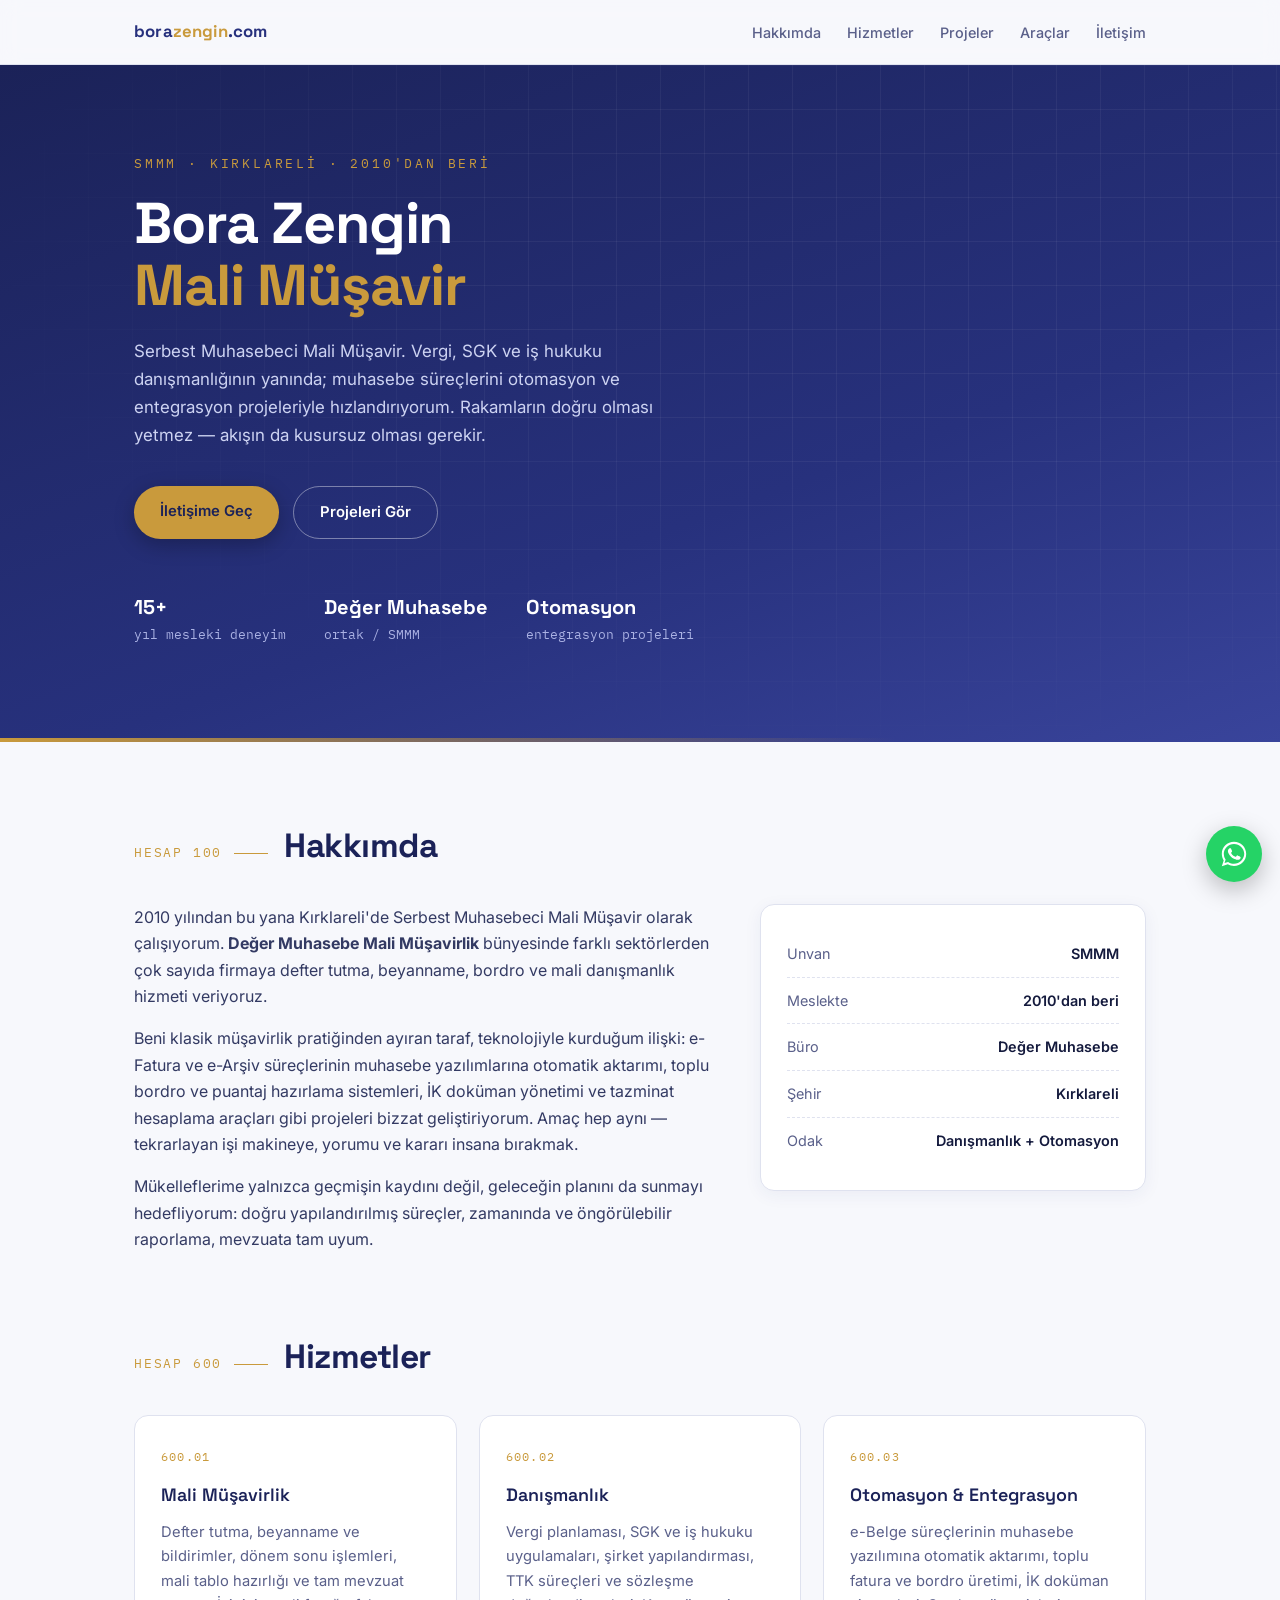
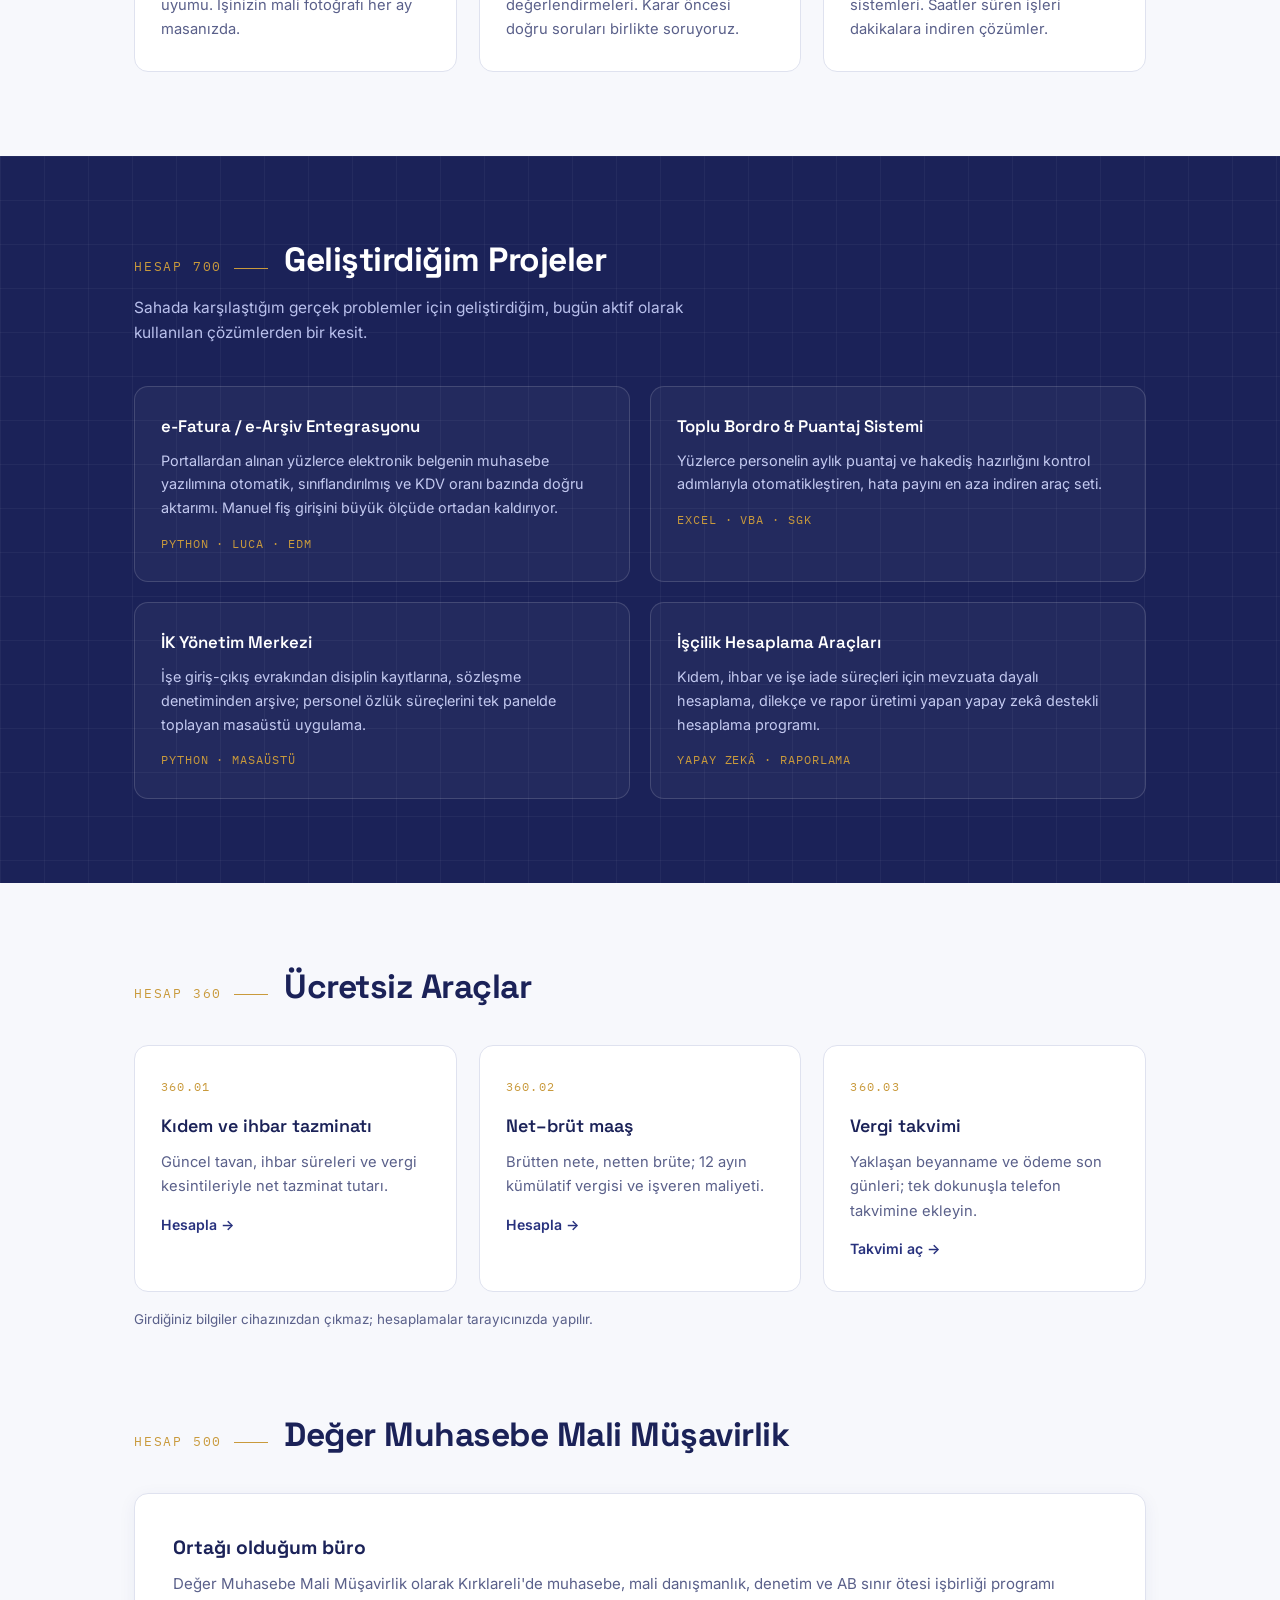
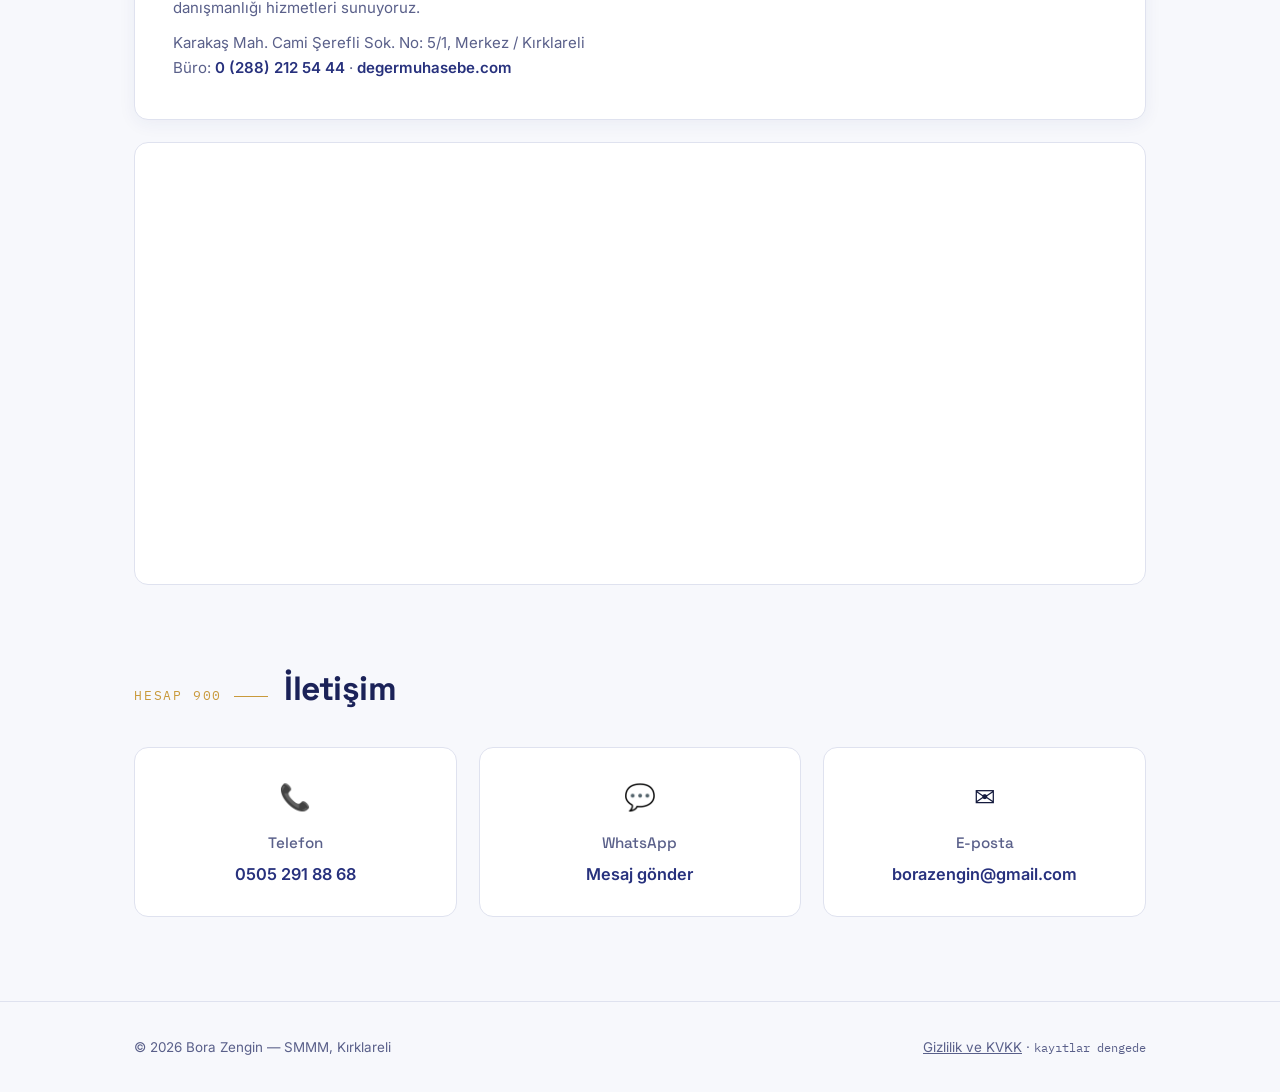
==== public/index.html @ 7e241792 "borazengin.com v2.0: araçlar, takvim, KVKK, SEO Co-Authored-By: Claude Opus 5.5 <noreply@anthropic.c" ====
<!DOCTYPE html>
<html lang="tr">
<head>
<meta charset="UTF-8">
<meta name="viewport" content="width=device-width, initial-scale=1.0">
<title>Bora Zengin — Serbest Muhasebeci Mali Müşavir | Kırklareli</title>
<meta name="description" content="Kırklareli mali müşavir Bora Zengin (SMMM): vergi, SGK ve bordro danışmanlığı, muhasebe otomasyonu. Ücretsiz kıdem tazminatı, net-brüt maaş hesaplama ve vergi takvimi araçları.">
<meta property="og:title" content="Bora Zengin — SMMM">
<script type="application/ld+json">{"@context": "https://schema.org", "@graph": [{"@type": "Person", "@id": "https://www.borazengin.com/#bora", "name": "Bora Zengin", "jobTitle": "Serbest Muhasebeci Mali Müşavir", "url": "https://www.borazengin.com/", "email": "mailto:borazengin@gmail.com", "telephone": "+90 505 291 88 68", "worksFor": {"@id": "https://www.borazengin.com/#buro"}, "knowsAbout": ["Mali müşavirlik", "Vergi danışmanlığı", "SGK ve bordro", "İş hukuku hesaplamaları", "Muhasebe otomasyonu"]}, {"@type": "AccountingService", "@id": "https://www.borazengin.com/#buro", "name": "Değer Muhasebe Mali Müşavirlik", "url": "https://www.degermuhasebe.com/", "image": "https://www.borazengin.com/og-image.png", "telephone": "+90 288 212 54 44", "address": {"@type": "PostalAddress", "streetAddress": "Karakaş Mah. Cami Şerefli Sok. No: 5/1", "addressLocality": "Merkez", "addressRegion": "Kırklareli", "addressCountry": "TR"}, "areaServed": {"@type": "City", "name": "Kırklareli"}, "employee": {"@id": "https://www.borazengin.com/#bora"}}]}</script>
<meta property="og:description" content="Mali müşavirlik, danışmanlık ve muhasebe otomasyonu. Kırklareli.">
<meta property="og:url" content="https://www.borazengin.com/">
<meta property="og:locale" content="tr_TR">
<link rel="icon" type="image/svg+xml" href="data:image/svg+xml,<svg xmlns='http://www.w3.org/2000/svg' viewBox='0 0 64 64'><rect width='64' height='64' rx='14' fill='%2327317d'/><text x='32' y='41' font-family='Arial,sans-serif' font-weight='700' font-size='28' fill='white' text-anchor='middle'>BZ</text><rect x='16' y='50' width='32' height='3' fill='%23c99a3c'/></svg>">
<link rel="apple-touch-icon" href="[data-uri]">
<meta name="theme-color" content="#1b2258">
<meta property="og:type" content="website">
<meta property="og:image" content="https://www.borazengin.com/og-image.png">
<meta property="og:image:width" content="1200">
<meta property="og:image:height" content="630">
<meta name="twitter:card" content="summary_large_image">
<link rel="canonical" href="https://www.borazengin.com/">
<link rel="preconnect" href="https://fonts.googleapis.com">
<link rel="preconnect" href="https://fonts.gstatic.com" crossorigin>
<link href="https://fonts.googleapis.com/css2?family=Space+Grotesk:wght@400;500;600;700&family=Inter:wght@400;500;600&family=IBM+Plex+Mono:wght@400;500&display=swap" rel="stylesheet">
<style>
  :root{
    --ink:#141a3d;
    --brand:#27317d;
    --brand-deep:#1b2258;
    --gold:#c99a3c;
    --gold-soft:#e9d9b4;
    --paper:#f7f8fc;
    --card:#ffffff;
    --line:#dfe2ef;
    --muted:#5a608a;
    --radius:14px;
  }
  *{margin:0;padding:0;box-sizing:border-box}
  html{scroll-behavior:smooth}
  body{
    font-family:'Inter',system-ui,sans-serif;
    background:var(--paper);
    color:var(--ink);
    line-height:1.65;
    -webkit-font-smoothing:antialiased;
  }
  ::selection{background:var(--gold-soft)}

  .wrap{max-width:1060px;margin:0 auto;padding:0 24px}

  /* ---------- NAV ---------- */
  nav{
    position:sticky;top:0;z-index:50;
    background:rgba(247,248,252,.88);
    backdrop-filter:blur(10px);
    border-bottom:1px solid var(--line);
  }
  .nav-inner{display:flex;align-items:center;justify-content:space-between;height:64px}
  .nav-brand{
    font-family:'Space Grotesk',sans-serif;font-weight:700;font-size:1.05rem;
    color:var(--brand);text-decoration:none;letter-spacing:.01em;
  }
  .nav-brand span{color:var(--gold)}
  .nav-links{display:flex;gap:26px;list-style:none}
  .nav-links a{
    text-decoration:none;color:var(--muted);font-size:.9rem;font-weight:500;
    transition:color .2s;
  }
  .nav-links a:hover,.nav-links a:focus-visible{color:var(--brand)}
  a:focus-visible{outline:2px solid var(--gold);outline-offset:3px;border-radius:4px}
  @media(max-width:640px){.nav-links{display:none}}

  /* ---------- HERO ---------- */
  header{
    position:relative;
    background:linear-gradient(160deg,var(--brand-deep) 0%,var(--brand) 62%,#39449b 100%);
    color:#fff;overflow:hidden;
  }
  /* defter (ledger) grid — imza detay */
  header::before{
    content:"";position:absolute;inset:0;
    background-image:
      linear-gradient(rgba(255,255,255,.05) 1px,transparent 1px),
      linear-gradient(90deg,rgba(255,255,255,.05) 1px,transparent 1px);
    background-size:44px 44px;
    mask-image:radial-gradient(ellipse at 70% 30%,black 30%,transparent 75%);
    -webkit-mask-image:radial-gradient(ellipse at 70% 30%,black 30%,transparent 75%);
  }
  header::after{
    content:"";position:absolute;left:0;right:0;bottom:0;height:4px;
    background:linear-gradient(90deg,var(--gold),transparent 70%);
  }
  .hero{position:relative;padding-top:88px;padding-bottom:96px}
  @media(max-width:640px){.hero{padding-top:56px;padding-bottom:64px}.hero-meta{gap:24px 32px}}
  .hero-code{
    font-family:'IBM Plex Mono',monospace;font-size:.8rem;letter-spacing:.22em;
    color:var(--gold);text-transform:uppercase;margin-bottom:18px;
  }
  .hero h1{
    font-family:'Space Grotesk',sans-serif;
    font-size:clamp(2.3rem,6vw,3.6rem);
    font-weight:700;line-height:1.08;letter-spacing:-.02em;
    max-width:16ch;
  }
  .hero h1 em{font-style:normal;color:var(--gold)}
  .hero p.lead{
    margin-top:22px;max-width:52ch;font-size:1.06rem;color:#cdd3f2;
  }
  .hero-cta{margin-top:36px;display:flex;gap:14px;flex-wrap:wrap}
  .btn{
    display:inline-block;padding:13px 26px;border-radius:999px;
    font-weight:600;font-size:.93rem;text-decoration:none;
    transition:transform .18s,box-shadow .18s;
  }
  .btn:hover{transform:translateY(-2px)}
  .btn-gold{background:var(--gold);color:var(--brand-deep);box-shadow:0 6px 20px rgba(0,0,0,.25)}
  .btn-ghost{border:1.5px solid rgba(255,255,255,.4);color:#fff}
  .btn-ghost:hover{border-color:var(--gold);color:var(--gold)}
  .hero-meta{
    margin-top:52px;display:flex;gap:38px;flex-wrap:wrap;
    font-family:'IBM Plex Mono',monospace;font-size:.82rem;color:#aab1e3;
  }
  .hero-meta b{display:block;color:#fff;font-size:1.25rem;font-family:'Space Grotesk',sans-serif;letter-spacing:0}

  /* ---------- SECTIONS ---------- */
  section{padding:84px 0}
  .sec-head{display:flex;align-items:baseline;gap:16px;margin-bottom:38px}
  @media(max-width:640px){.sec-head{flex-direction:column;gap:6px;margin-bottom:28px}}
  section,header{scroll-margin-top:72px}
  .sec-code{
    font-family:'IBM Plex Mono',monospace;font-size:.8rem;color:var(--gold);
    letter-spacing:.14em;white-space:nowrap;
  }
  .sec-code::after{content:"";display:inline-block;width:34px;height:1px;background:var(--gold);vertical-align:middle;margin-left:12px}
  h2{
    font-family:'Space Grotesk',sans-serif;font-size:clamp(1.5rem,3.4vw,2.1rem);
    font-weight:700;letter-spacing:-.015em;color:var(--brand-deep);line-height:1.2;
  }

  /* Hakkımda */
  .about-grid{display:grid;grid-template-columns:1.5fr 1fr;gap:48px;align-items:start}
  @media(max-width:760px){.about-grid{grid-template-columns:1fr}}
  .about-grid p+p{margin-top:16px}
  .about-grid p{color:#333a63}
  .fact-card{
    background:var(--card);border:1px solid var(--line);border-radius:var(--radius);
    padding:26px;box-shadow:0 4px 18px rgba(39,49,125,.06);
  }
  .fact-card ul{list-style:none}
  .fact-card li{
    display:flex;justify-content:space-between;gap:12px;
    padding:11px 0;border-bottom:1px dashed var(--line);
    font-size:.9rem;
  }
  .fact-card li:last-child{border-bottom:none}
  .fact-card li span:first-child{color:var(--muted)}
  .fact-card li span:last-child{font-weight:600;text-align:right}

  /* Hizmetler */
  .cards{display:grid;grid-template-columns:repeat(3,1fr);gap:22px}
  @media(max-width:860px){.cards{grid-template-columns:1fr}}
  .card{
    background:var(--card);border:1px solid var(--line);border-radius:var(--radius);
    padding:30px 26px;position:relative;overflow:hidden;
    transition:transform .2s,box-shadow .2s;
  }
  .card:hover{transform:translateY(-4px);box-shadow:0 12px 30px rgba(39,49,125,.12)}
  .card .acct{
    font-family:'IBM Plex Mono',monospace;font-size:.78rem;color:var(--gold);
    letter-spacing:.1em;margin-bottom:14px;
  }
  .card h3{
    font-family:'Space Grotesk',sans-serif;font-size:1.12rem;font-weight:600;
    color:var(--brand-deep);margin-bottom:10px;
  }
  .card p{font-size:.92rem;color:var(--muted)}

  /* Projeler */
  .proj{background:var(--brand-deep);color:#fff;position:relative;overflow:hidden}
  .proj::before{
    content:"";position:absolute;inset:0;
    background-image:
      linear-gradient(rgba(255,255,255,.04) 1px,transparent 1px),
      linear-gradient(90deg,rgba(255,255,255,.04) 1px,transparent 1px);
    background-size:44px 44px;
  }
  .proj .wrap{position:relative}
  .proj h2{color:#fff}
  .proj .sec-sub{color:#b9c0ec;max-width:60ch;margin-top:-24px;margin-bottom:40px;font-size:.97rem}
  .proj-list{display:grid;grid-template-columns:repeat(2,1fr);gap:20px}
  @media(max-width:760px){.proj-list{grid-template-columns:1fr}}
  .proj-item{
    border:1px solid rgba(255,255,255,.14);border-radius:var(--radius);
    padding:26px;background:rgba(255,255,255,.04);
    transition:border-color .2s,background .2s;
  }
  .proj-item:hover{border-color:var(--gold);background:rgba(255,255,255,.07)}
  .proj-item h3{
    font-family:'Space Grotesk',sans-serif;font-size:1.05rem;font-weight:600;margin-bottom:8px;
  }
  .proj-item p{font-size:.9rem;color:#c3c9f0}
  .proj-item .tag{
    display:inline-block;margin-top:14px;
    font-family:'IBM Plex Mono',monospace;font-size:.72rem;color:var(--gold);
    letter-spacing:.08em;
  }

  /* Değer Muhasebe */
  .office{
    display:grid;grid-template-columns:auto 1fr;gap:36px;align-items:center;
    background:var(--card);border:1px solid var(--line);border-radius:var(--radius);
    padding:38px;box-shadow:0 4px 18px rgba(39,49,125,.06);
  }
  @media(max-width:680px){.office{grid-template-columns:1fr;text-align:center}}
  .office img{max-width:190px;height:auto;display:block;margin:0 auto}
  .office h3{font-family:'Space Grotesk',sans-serif;color:var(--brand-deep);font-size:1.2rem;margin-bottom:8px}
  .office p{font-size:.94rem;color:var(--muted)}
  .office a{color:var(--brand);font-weight:600;text-decoration:none}
  .office a:hover{color:var(--gold)}

  /* İletişim */
  .contact-grid{display:grid;grid-template-columns:repeat(3,1fr);gap:22px}
  @media(max-width:860px){.contact-grid{grid-template-columns:1fr}}
  .contact-card{
    background:var(--card);border:1px solid var(--line);border-radius:var(--radius);
    padding:28px;text-align:center;
    transition:transform .2s,box-shadow .2s;
  }
  .contact-card:hover{transform:translateY(-4px);box-shadow:0 12px 30px rgba(39,49,125,.12)}
  .contact-card .ic{font-size:1.6rem;margin-bottom:12px}
  .contact-card h3{font-family:'Space Grotesk',sans-serif;font-size:.95rem;color:var(--muted);font-weight:500;margin-bottom:6px}
  .contact-card a{
    font-weight:600;color:var(--brand);text-decoration:none;font-size:1.02rem;word-break:break-word;
  }
  .contact-card a:hover{color:var(--gold)}



  /* araçlar */
  #araclar{padding-bottom:0}
  .tool-card{text-decoration:none;color:inherit;display:block}
  .tool-card .go{display:inline-block;margin-top:14px;font-weight:600;font-size:.88rem;color:var(--brand)}
  .tool-card:hover .go{color:var(--gold)}
  .tools-note{margin-top:16px;font-size:.84rem;color:var(--muted)}
  /* sabit WhatsApp butonu */
  .wa-float{
    position:fixed;right:18px;bottom:18px;z-index:60;
    width:56px;height:56px;border-radius:50%;
    background:#25d366;display:flex;align-items:center;justify-content:center;
    box-shadow:0 8px 24px rgba(0,0,0,.25);transition:transform .2s;
  }
  .wa-float:hover{transform:scale(1.07)}
  .wa-float svg{width:30px;height:30px;fill:#fff}
  /* harita */
  .map{
    margin-top:22px;border-radius:var(--radius);overflow:hidden;
    border:1px solid var(--line);aspect-ratio:16/7;background:var(--card);
  }
  .map iframe{width:100%;height:100%;border:0;display:block}
  @media(max-width:640px){.map{aspect-ratio:4/3}}

  footer{
    border-top:1px solid var(--line);padding:34px 0;
    font-size:.84rem;color:var(--muted);
  }
  .foot{display:flex;justify-content:space-between;gap:16px;flex-wrap:wrap}
  .foot .mono{font-family:'IBM Plex Mono',monospace;font-size:.76rem}

  /* reveal animasyonu */
  .rv{opacity:0;transform:translateY(18px);transition:opacity .6s ease,transform .6s ease}
  .rv.in{opacity:1;transform:none}
  @media(prefers-reduced-motion:reduce){
    html{scroll-behavior:auto}
    .rv{opacity:1;transform:none;transition:none}
    .btn,.card,.contact-card{transition:none}
  }
</style>
</head>
<body>

<nav>
  <div class="wrap nav-inner">
    <a class="nav-brand" href="#top">bora<span>zengin</span>.com</a>
    <ul class="nav-links">
      <li><a href="#hakkimda">Hakkımda</a></li>
      <li><a href="#hizmetler">Hizmetler</a></li>
      <li><a href="#projeler">Projeler</a></li>
      <li><a href="#araclar">Araçlar</a></li>
      <li><a href="#iletisim">İletişim</a></li>
    </ul>
  </div>
</nav>

<header id="top">
  <div class="wrap hero">
    <div class="hero-code">SMMM · Kırklareli · 2010'dan beri</div>
    <h1>Bora Zengin<br><em>Mali Müşavir</em></h1>
    <p class="lead">Serbest Muhasebeci Mali Müşavir. Vergi, SGK ve iş hukuku danışmanlığının yanında; muhasebe süreçlerini otomasyon ve entegrasyon projeleriyle hızlandırıyorum. Rakamların doğru olması yetmez — akışın da kusursuz olması gerekir.</p>
    <div class="hero-cta">
      <a class="btn btn-gold" href="#iletisim">İletişime Geç</a>
      <a class="btn btn-ghost" href="#projeler">Projeleri Gör</a>
    </div>
    <div class="hero-meta">
      <div><b>15+</b>yıl mesleki deneyim</div>
      <div><b>Değer Muhasebe</b>ortak / SMMM</div>
      <div><b>Otomasyon</b>entegrasyon projeleri</div>
    </div>
  </div>
</header>

<main>

<section id="hakkimda">
  <div class="wrap">
    <div class="sec-head rv"><span class="sec-code">HESAP 100</span><h2>Hakkımda</h2></div>
    <div class="about-grid">
      <div class="rv">
        <p>2010 yılından bu yana Kırklareli'de Serbest Muhasebeci Mali Müşavir olarak çalışıyorum. <strong>Değer Muhasebe Mali Müşavirlik</strong> bünyesinde farklı sektörlerden çok sayıda firmaya defter tutma, beyanname, bordro ve mali danışmanlık hizmeti veriyoruz.</p>
        <p>Beni klasik müşavirlik pratiğinden ayıran taraf, teknolojiyle kurduğum ilişki: e-Fatura ve e-Arşiv süreçlerinin muhasebe yazılımlarına otomatik aktarımı, toplu bordro ve puantaj hazırlama sistemleri, İK doküman yönetimi ve tazminat hesaplama araçları gibi projeleri bizzat geliştiriyorum. Amaç hep aynı — tekrarlayan işi makineye, yorumu ve kararı insana bırakmak.</p>
        <p>Mükelleflerime yalnızca geçmişin kaydını değil, geleceğin planını da sunmayı hedefliyorum: doğru yapılandırılmış süreçler, zamanında ve öngörülebilir raporlama, mevzuata tam uyum.</p>
      </div>
      <aside class="fact-card rv">
        <ul>
          <li><span>Unvan</span><span>SMMM</span></li>
          <li><span>Meslekte</span><span>2010'dan beri</span></li>
          <li><span>Büro</span><span>Değer Muhasebe</span></li>
          <li><span>Şehir</span><span>Kırklareli</span></li>
          <li><span>Odak</span><span>Danışmanlık + Otomasyon</span></li>
        </ul>
      </aside>
    </div>
  </div>
</section>

<section id="hizmetler" style="padding-top:0">
  <div class="wrap">
    <div class="sec-head rv"><span class="sec-code">HESAP 600</span><h2>Hizmetler</h2></div>
    <div class="cards">
      <div class="card rv">
        <div class="acct">600.01</div>
        <h3>Mali Müşavirlik</h3>
        <p>Defter tutma, beyanname ve bildirimler, dönem sonu işlemleri, mali tablo hazırlığı ve tam mevzuat uyumu. İşinizin mali fotoğrafı her ay masanızda.</p>
      </div>
      <div class="card rv">
        <div class="acct">600.02</div>
        <h3>Danışmanlık</h3>
        <p>Vergi planlaması, SGK ve iş hukuku uygulamaları, şirket yapılandırması, TTK süreçleri ve sözleşme değerlendirmeleri. Karar öncesi doğru soruları birlikte soruyoruz.</p>
      </div>
      <div class="card rv">
        <div class="acct">600.03</div>
        <h3>Otomasyon &amp; Entegrasyon</h3>
        <p>e-Belge süreçlerinin muhasebe yazılımına otomatik aktarımı, toplu fatura ve bordro üretimi, İK doküman sistemleri. Saatler süren işleri dakikalara indiren çözümler.</p>
      </div>
    </div>
  </div>
</section>

<section id="projeler" class="proj">
  <div class="wrap">
    <div class="sec-head rv"><span class="sec-code" style="color:var(--gold)">HESAP 700</span><h2>Geliştirdiğim Projeler</h2></div>
    <p class="sec-sub rv">Sahada karşılaştığım gerçek problemler için geliştirdiğim, bugün aktif olarak kullanılan çözümlerden bir kesit.</p>
    <div class="proj-list">
      <div class="proj-item rv">
        <h3>e-Fatura / e-Arşiv Entegrasyonu</h3>
        <p>Portallardan alınan yüzlerce elektronik belgenin muhasebe yazılımına otomatik, sınıflandırılmış ve KDV oranı bazında doğru aktarımı. Manuel fiş girişini büyük ölçüde ortadan kaldırıyor.</p>
        <span class="tag">PYTHON · LUCA · EDM</span>
      </div>
      <div class="proj-item rv">
        <h3>Toplu Bordro &amp; Puantaj Sistemi</h3>
        <p>Yüzlerce personelin aylık puantaj ve hakediş hazırlığını kontrol adımlarıyla otomatikleştiren, hata payını en aza indiren araç seti.</p>
        <span class="tag">EXCEL · VBA · SGK</span>
      </div>
      <div class="proj-item rv">
        <h3>İK Yönetim Merkezi</h3>
        <p>İşe giriş-çıkış evrakından disiplin kayıtlarına, sözleşme denetiminden arşive; personel özlük süreçlerini tek panelde toplayan masaüstü uygulama.</p>
        <span class="tag">PYTHON · MASAÜSTÜ</span>
      </div>
      <div class="proj-item rv">
        <h3>İşçilik Hesaplama Araçları</h3>
        <p>Kıdem, ihbar ve işe iade süreçleri için mevzuata dayalı hesaplama, dilekçe ve rapor üretimi yapan yapay zekâ destekli hesaplama programı.</p>
        <span class="tag">YAPAY ZEKÂ · RAPORLAMA</span>
      </div>
    </div>
  </div>
</section>

<section id="araclar">
  <div class="wrap">
    <div class="sec-head rv"><span class="sec-code">HESAP 360</span><h2>Ücretsiz Araçlar</h2></div>
    <div class="cards tools">
      <a class="card tool-card rv" href="kidem-ihbar-tazminati.html">
        <div class="acct">360.01</div>
        <h3>Kıdem ve ihbar tazminatı</h3>
        <p>Güncel tavan, ihbar süreleri ve vergi kesintileriyle net tazminat tutarı.</p>
        <span class="go">Hesapla →</span>
      </a>
      <a class="card tool-card rv" href="net-brut-maas.html">
        <div class="acct">360.02</div>
        <h3>Net–brüt maaş</h3>
        <p>Brütten nete, netten brüte; 12 ayın kümülatif vergisi ve işveren maliyeti.</p>
        <span class="go">Hesapla →</span>
      </a>
      <a class="card tool-card rv" href="vergi-takvimi.html">
        <div class="acct">360.03</div>
        <h3>Vergi takvimi</h3>
        <p>Yaklaşan beyanname ve ödeme son günleri; tek dokunuşla telefon takvimine ekleyin.</p>
        <span class="go">Takvimi aç →</span>
      </a>
    </div>
    <p class="tools-note rv">Girdiğiniz bilgiler cihazınızdan çıkmaz; hesaplamalar tarayıcınızda yapılır.</p>
  </div>
</section>

<section id="buro">
  <div class="wrap">
    <div class="sec-head rv"><span class="sec-code">HESAP 500</span><h2>Değer Muhasebe Mali Müşavirlik</h2></div>
    <div class="office rv">
      <img src="https://www.degermuhasebe.com/upload/logo.png" alt="Değer Muhasebe Mali Müşavirlik logosu" onerror="this.style.display='none'">
      <div>
        <h3>Ortağı olduğum büro</h3>
        <p>Değer Muhasebe Mali Müşavirlik olarak Kırklareli'de muhasebe, mali danışmanlık, denetim ve AB sınır ötesi işbirliği programı danışmanlığı hizmetleri sunuyoruz.</p>
        <p style="margin-top:10px">Karakaş Mah. Cami Şerefli Sok. No: 5/1, Merkez / Kırklareli<br>
        Büro: <a href="tel:+902882125444">0 (288) 212 54 44</a> · <a href="https://www.degermuhasebe.com" target="_blank" rel="noopener">degermuhasebe.com</a></p>
      </div>
    </div>
    <div class="map rv">
      <iframe title="Değer Muhasebe ofis konumu" loading="lazy" referrerpolicy="no-referrer-when-downgrade"
        src="https://www.google.com/maps?q=Karaka%C5%9F+Mahallesi+Cami+%C5%9Eerefli+Sokak+5%2F1+K%C4%B1rklareli&output=embed"></iframe>
    </div>
  </div>
</section>

<section id="iletisim" style="padding-top:0">
  <div class="wrap">
    <div class="sec-head rv"><span class="sec-code">HESAP 900</span><h2>İletişim</h2></div>
    <div class="contact-grid">
      <div class="contact-card rv">
        <div class="ic">📞</div>
        <h3>Telefon</h3>
        <a href="tel:+905052918868">0505 291 88 68</a>
      </div>
      <div class="contact-card rv">
        <div class="ic">💬</div>
        <h3>WhatsApp</h3>
        <a href="https://wa.me/905052918868" target="_blank" rel="noopener">Mesaj gönder</a>
      </div>
      <div class="contact-card rv">
        <div class="ic">✉️</div>
        <h3>E-posta</h3>
        <a href="mailto:borazengin@gmail.com">borazengin@gmail.com</a>
      </div>
    </div>
  </div>
</section>

</main>

<footer>
  <div class="wrap foot">
    <div>© <span id="yil"></span> Bora Zengin — SMMM, Kırklareli</div>
    <div><a href="gizlilik.html" style="color:inherit">Gizlilik ve KVKK</a> · <span class="mono">kayıtlar dengede</span></div>
  </div>
</footer>

<script>
  document.getElementById('yil').textContent = new Date().getFullYear();
  // scroll reveal
  const io = new IntersectionObserver(es => {
    es.forEach(e => { if(e.isIntersecting){ e.target.classList.add('in'); io.unobserve(e.target);} });
  }, {threshold:.12});
  document.querySelectorAll('.rv').forEach(el => io.observe(el));
</script>


<a class="wa-float" href="https://wa.me/905052918868" target="_blank" rel="noopener" aria-label="WhatsApp ile yazın">
  <svg viewBox="0 0 32 32" aria-hidden="true"><path d="M16 3C8.8 3 3 8.7 3 15.8c0 2.5.7 4.9 2 7L3 29l6.4-2c2 1.1 4.3 1.7 6.6 1.7 7.2 0 13-5.7 13-12.8S23.2 3 16 3zm0 23.4c-2.1 0-4.1-.6-5.9-1.7l-.4-.3-3.8 1.2 1.2-3.7-.3-.4a10.4 10.4 0 0 1-1.7-5.7C5.1 10 10 5.2 16 5.2s10.9 4.8 10.9 10.6S22 26.4 16 26.4zm6-7.9c-.3-.2-1.9-.9-2.2-1-.3-.1-.5-.2-.7.2l-1 1.2c-.2.2-.4.2-.7.1-.3-.2-1.4-.5-2.6-1.6-1-.9-1.6-1.9-1.8-2.2-.2-.3 0-.5.1-.7l.5-.6.3-.5c.1-.2 0-.4 0-.6l-1-2.4c-.3-.6-.5-.5-.7-.5h-.6c-.2 0-.6.1-.9.4-.3.3-1.2 1.1-1.2 2.7s1.2 3.2 1.4 3.4c.2.2 2.4 3.6 5.7 5 .8.3 1.4.5 1.9.7.8.2 1.5.2 2.1.1.6-.1 1.9-.8 2.2-1.5.3-.7.3-1.4.2-1.5-.1-.2-.3-.2-.6-.4z"/></svg>
</a>
</body>
</html>
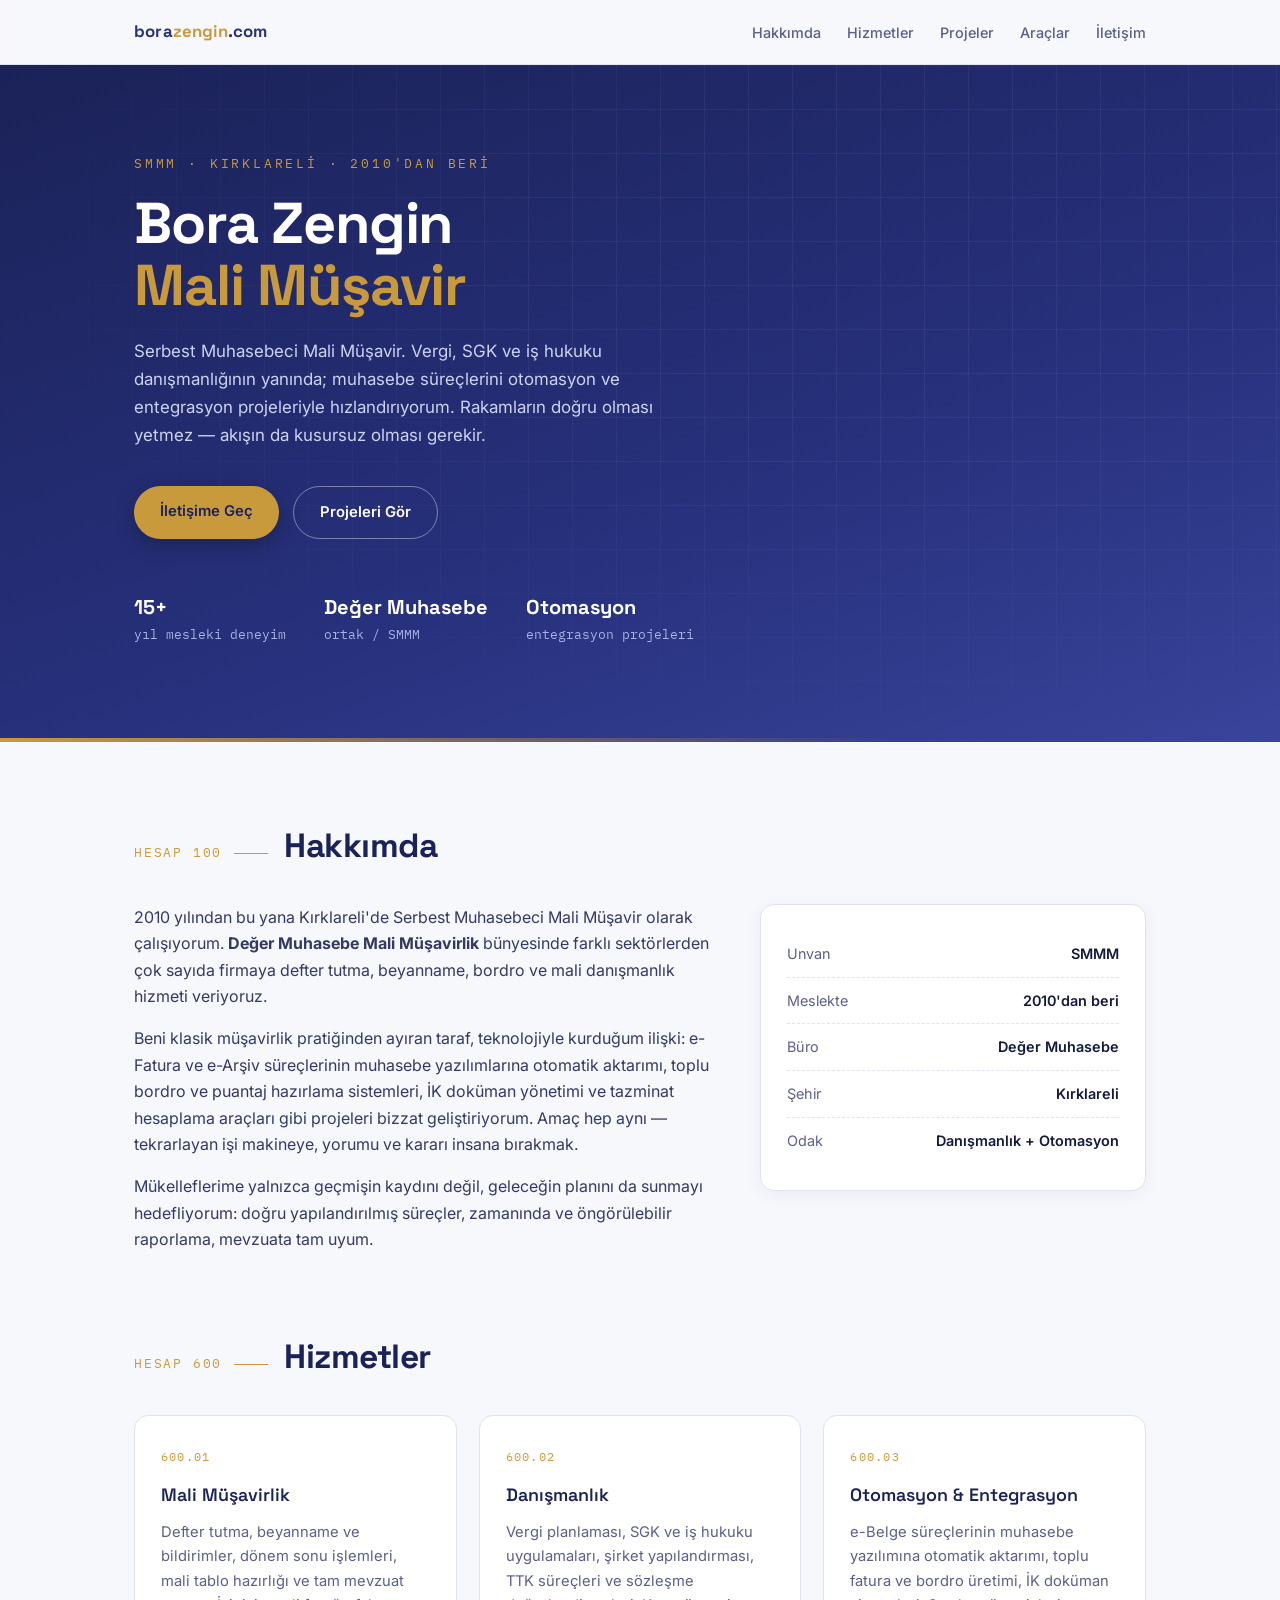
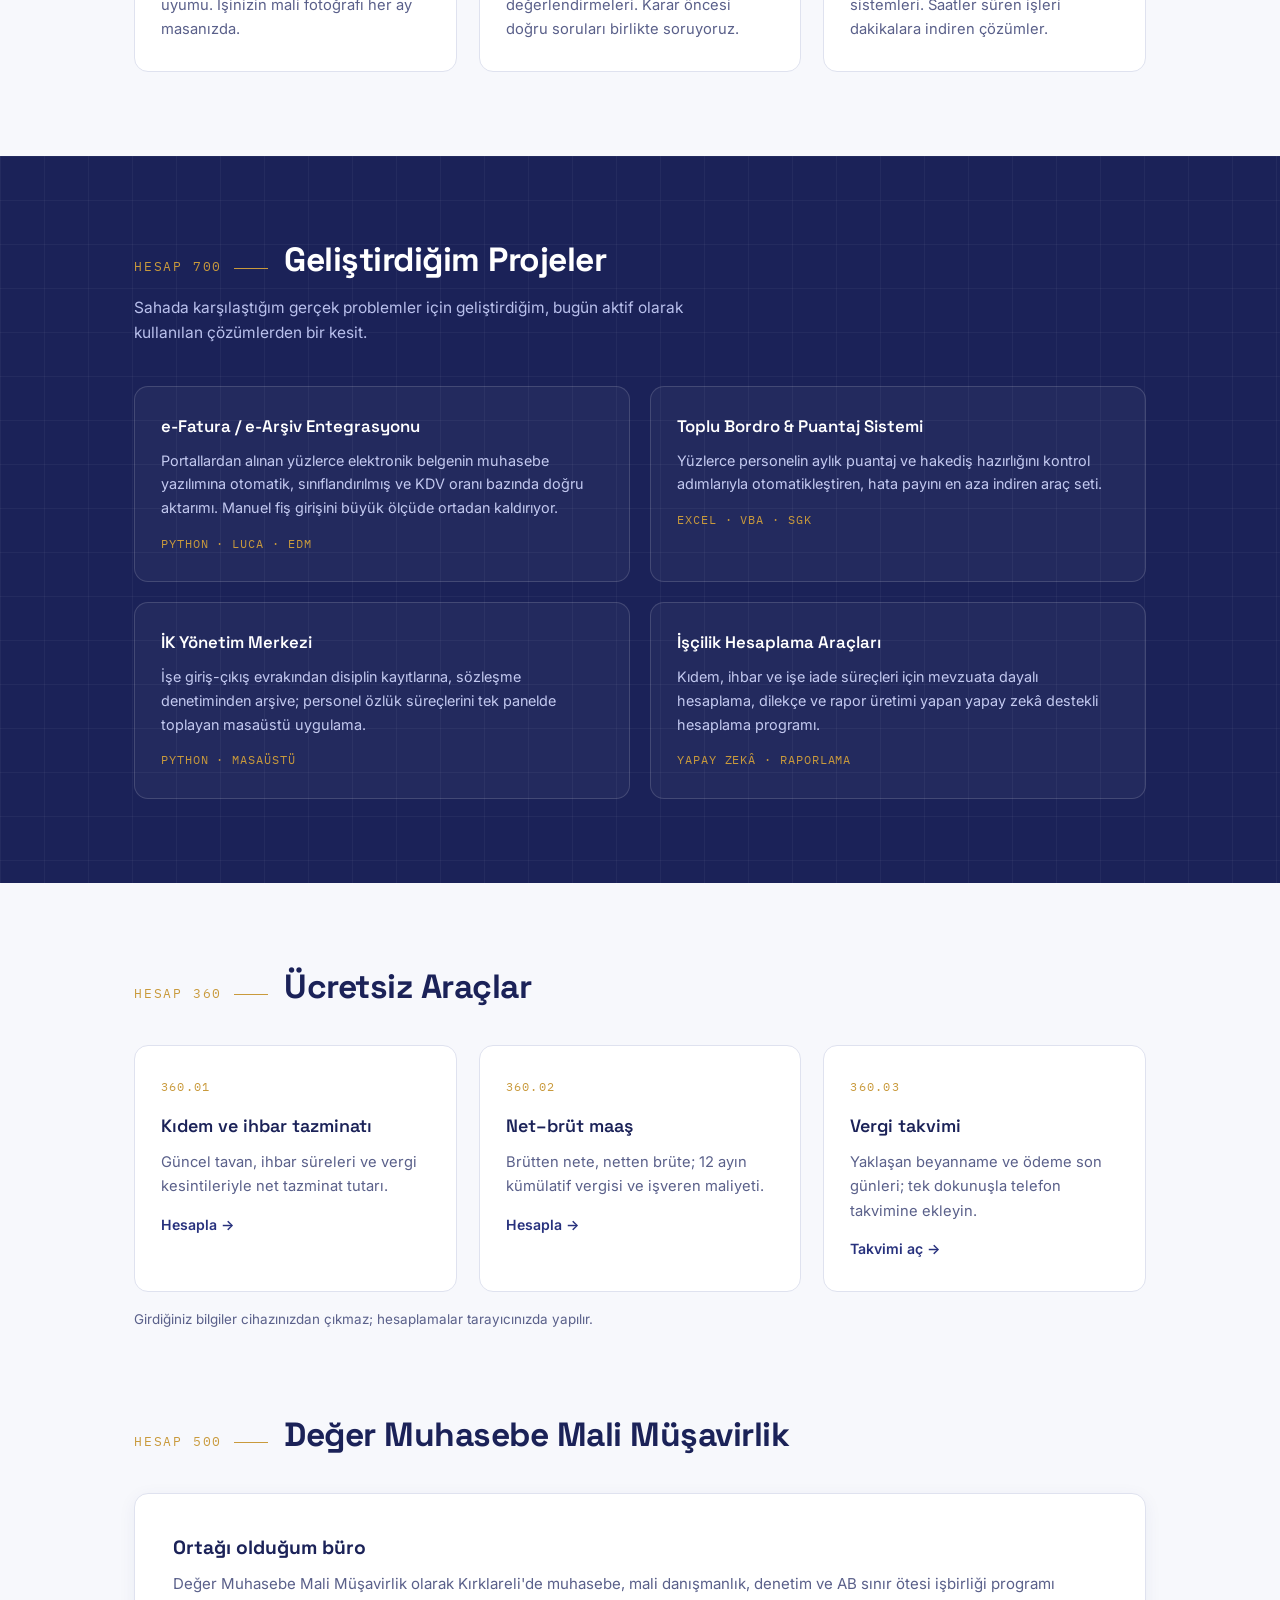
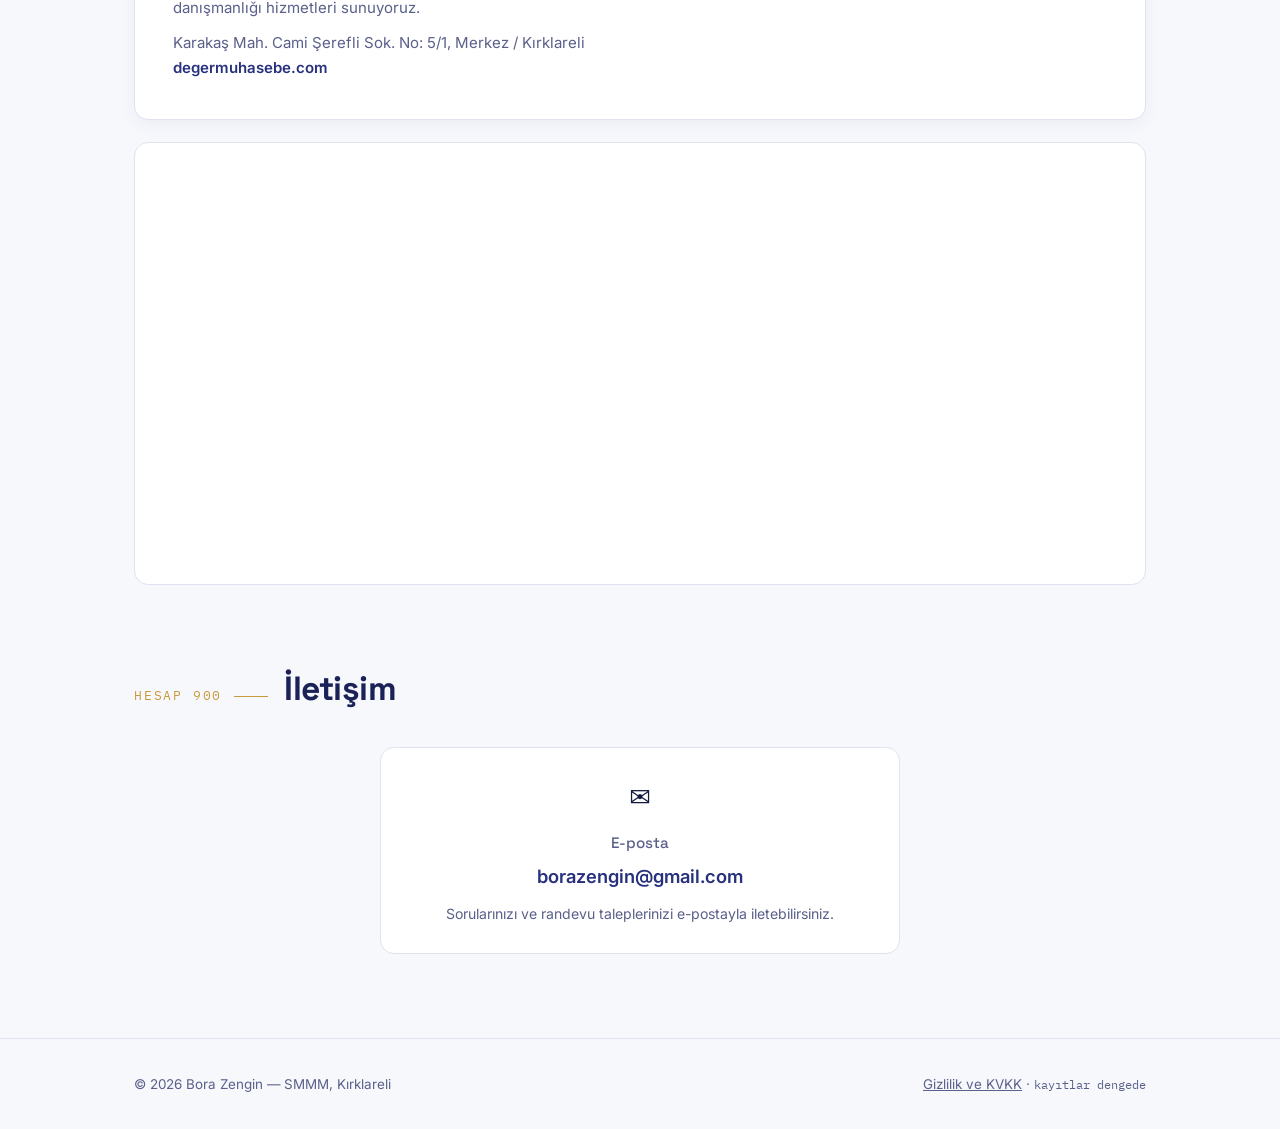
==== commit 4a660a40: "Telefon ve WhatsApp bağlantılarını kaldır, iletişim yalnız e-posta - Ana sayfa: telefon/WhatsApp kar" ====
--- a/public/index.html
+++ b/public/index.html
@@ -6,7 +6,7 @@
 <title>Bora Zengin — Serbest Muhasebeci Mali Müşavir | Kırklareli</title>
 <meta name="description" content="Kırklareli mali müşavir Bora Zengin (SMMM): vergi, SGK ve bordro danışmanlığı, muhasebe otomasyonu. Ücretsiz kıdem tazminatı, net-brüt maaş hesaplama ve vergi takvimi araçları.">
 <meta property="og:title" content="Bora Zengin — SMMM">
-<script type="application/ld+json">{"@context": "https://schema.org", "@graph": [{"@type": "Person", "@id": "https://www.borazengin.com/#bora", "name": "Bora Zengin", "jobTitle": "Serbest Muhasebeci Mali Müşavir", "url": "https://www.borazengin.com/", "email": "mailto:borazengin@gmail.com", "telephone": "+90 505 291 88 68", "worksFor": {"@id": "https://www.borazengin.com/#buro"}, "knowsAbout": ["Mali müşavirlik", "Vergi danışmanlığı", "SGK ve bordro", "İş hukuku hesaplamaları", "Muhasebe otomasyonu"]}, {"@type": "AccountingService", "@id": "https://www.borazengin.com/#buro", "name": "Değer Muhasebe Mali Müşavirlik", "url": "https://www.degermuhasebe.com/", "image": "https://www.borazengin.com/og-image.png", "telephone": "+90 288 212 54 44", "address": {"@type": "PostalAddress", "streetAddress": "Karakaş Mah. Cami Şerefli Sok. No: 5/1", "addressLocality": "Merkez", "addressRegion": "Kırklareli", "addressCountry": "TR"}, "areaServed": {"@type": "City", "name": "Kırklareli"}, "employee": {"@id": "https://www.borazengin.com/#bora"}}]}</script>
+<script type="application/ld+json">{"@context": "https://schema.org", "@graph": [{"@type": "Person", "@id": "https://www.borazengin.com/#bora", "name": "Bora Zengin", "jobTitle": "Serbest Muhasebeci Mali Müşavir", "url": "https://www.borazengin.com/", "email": "mailto:borazengin@gmail.com", "worksFor": {"@id": "https://www.borazengin.com/#buro"}, "knowsAbout": ["Mali müşavirlik", "Vergi danışmanlığı", "SGK ve bordro", "İş hukuku hesaplamaları", "Muhasebe otomasyonu"]}, {"@type": "AccountingService", "@id": "https://www.borazengin.com/#buro", "name": "Değer Muhasebe Mali Müşavirlik", "url": "https://www.degermuhasebe.com/", "image": "https://www.borazengin.com/og-image.png", "address": {"@type": "PostalAddress", "streetAddress": "Karakaş Mah. Cami Şerefli Sok. No: 5/1", "addressLocality": "Merkez", "addressRegion": "Kırklareli", "addressCountry": "TR"}, "areaServed": {"@type": "City", "name": "Kırklareli"}, "employee": {"@id": "https://www.borazengin.com/#bora"}}]}</script>
 <meta property="og:description" content="Mali müşavirlik, danışmanlık ve muhasebe otomasyonu. Kırklareli.">
 <meta property="og:url" content="https://www.borazengin.com/">
 <meta property="og:locale" content="tr_TR">
@@ -219,8 +219,11 @@
   .office a:hover{color:var(--gold)}
 
   /* İletişim */
-  .contact-grid{display:grid;grid-template-columns:repeat(3,1fr);gap:22px}
-  @media(max-width:860px){.contact-grid{grid-template-columns:1fr}}
+  .contact-grid{display:grid;grid-template-columns:minmax(0,520px);justify-content:center}
+  a.contact-card{display:block;text-decoration:none;color:inherit}
+  .contact-card .mail{font-weight:600;color:var(--brand);font-size:1.15rem;word-break:break-word}
+  a.contact-card:hover .mail{color:var(--gold)}
+  .contact-note{margin-top:10px;font-size:.88rem;color:var(--muted)}
   .contact-card{
     background:var(--card);border:1px solid var(--line);border-radius:var(--radius);
     padding:28px;text-align:center;
@@ -242,15 +245,6 @@
   .tool-card .go{display:inline-block;margin-top:14px;font-weight:600;font-size:.88rem;color:var(--brand)}
   .tool-card:hover .go{color:var(--gold)}
   .tools-note{margin-top:16px;font-size:.84rem;color:var(--muted)}
-  /* sabit WhatsApp butonu */
-  .wa-float{
-    position:fixed;right:18px;bottom:18px;z-index:60;
-    width:56px;height:56px;border-radius:50%;
-    background:#25d366;display:flex;align-items:center;justify-content:center;
-    box-shadow:0 8px 24px rgba(0,0,0,.25);transition:transform .2s;
-  }
-  .wa-float:hover{transform:scale(1.07)}
-  .wa-float svg{width:30px;height:30px;fill:#fff}
   /* harita */
   .map{
     margin-top:22px;border-radius:var(--radius);overflow:hidden;
@@ -420,7 +414,7 @@
         <h3>Ortağı olduğum büro</h3>
         <p>Değer Muhasebe Mali Müşavirlik olarak Kırklareli'de muhasebe, mali danışmanlık, denetim ve AB sınır ötesi işbirliği programı danışmanlığı hizmetleri sunuyoruz.</p>
         <p style="margin-top:10px">Karakaş Mah. Cami Şerefli Sok. No: 5/1, Merkez / Kırklareli<br>
-        Büro: <a href="tel:+902882125444">0 (288) 212 54 44</a> · <a href="https://www.degermuhasebe.com" target="_blank" rel="noopener">degermuhasebe.com</a></p>
+        <a href="https://www.degermuhasebe.com" target="_blank" rel="noopener">degermuhasebe.com</a></p>
       </div>
     </div>
     <div class="map rv">
@@ -434,21 +428,12 @@
   <div class="wrap">
     <div class="sec-head rv"><span class="sec-code">HESAP 900</span><h2>İletişim</h2></div>
     <div class="contact-grid">
-      <div class="contact-card rv">
-        <div class="ic">📞</div>
-        <h3>Telefon</h3>
-        <a href="tel:+905052918868">0505 291 88 68</a>
-      </div>
-      <div class="contact-card rv">
-        <div class="ic">💬</div>
-        <h3>WhatsApp</h3>
-        <a href="https://wa.me/905052918868" target="_blank" rel="noopener">Mesaj gönder</a>
-      </div>
-      <div class="contact-card rv">
+      <a class="contact-card rv" href="mailto:borazengin@gmail.com">
         <div class="ic">✉️</div>
         <h3>E-posta</h3>
-        <a href="mailto:borazengin@gmail.com">borazengin@gmail.com</a>
-      </div>
+        <span class="mail">borazengin@gmail.com</span>
+        <p class="contact-note">Sorularınızı ve randevu taleplerinizi e-postayla iletebilirsiniz.</p>
+      </a>
     </div>
   </div>
 </section>
@@ -472,8 +457,5 @@
 </script>
 
 
-<a class="wa-float" href="https://wa.me/905052918868" target="_blank" rel="noopener" aria-label="WhatsApp ile yazın">
-  <svg viewBox="0 0 32 32" aria-hidden="true"><path d="M16 3C8.8 3 3 8.7 3 15.8c0 2.5.7 4.9 2 7L3 29l6.4-2c2 1.1 4.3 1.7 6.6 1.7 7.2 0 13-5.7 13-12.8S23.2 3 16 3zm0 23.4c-2.1 0-4.1-.6-5.9-1.7l-.4-.3-3.8 1.2 1.2-3.7-.3-.4a10.4 10.4 0 0 1-1.7-5.7C5.1 10 10 5.2 16 5.2s10.9 4.8 10.9 10.6S22 26.4 16 26.4zm6-7.9c-.3-.2-1.9-.9-2.2-1-.3-.1-.5-.2-.7.2l-1 1.2c-.2.2-.4.2-.7.1-.3-.2-1.4-.5-2.6-1.6-1-.9-1.6-1.9-1.8-2.2-.2-.3 0-.5.1-.7l.5-.6.3-.5c.1-.2 0-.4 0-.6l-1-2.4c-.3-.6-.5-.5-.7-.5h-.6c-.2 0-.6.1-.9.4-.3.3-1.2 1.1-1.2 2.7s1.2 3.2 1.4 3.4c.2.2 2.4 3.6 5.7 5 .8.3 1.4.5 1.9.7.8.2 1.5.2 2.1.1.6-.1 1.9-.8 2.2-1.5.3-.7.3-1.4.2-1.5-.1-.2-.3-.2-.6-.4z"/></svg>
-</a>
 </body>
 </html>
